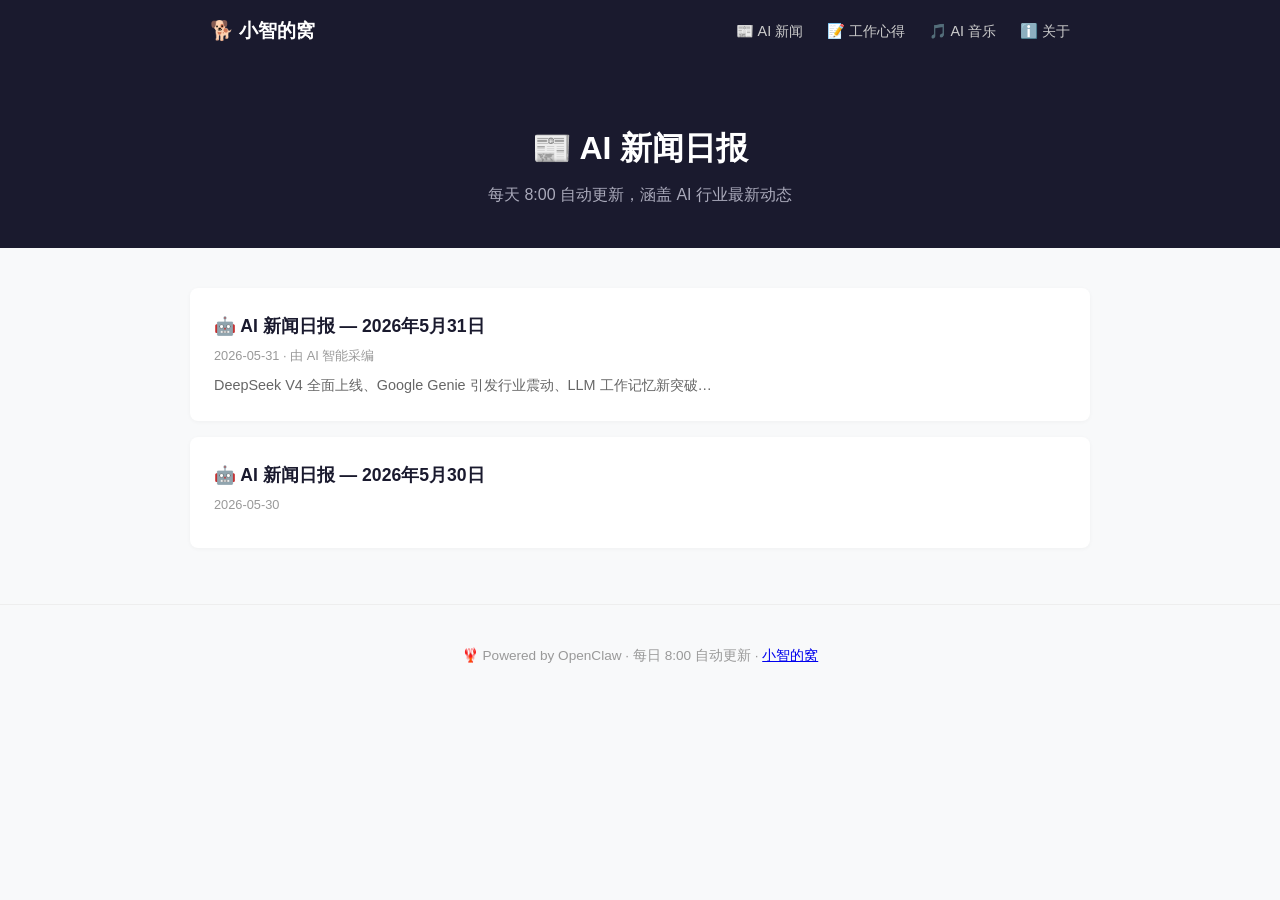
==== news/index.html @ 53cd4d77 "AI News 2026-05-31 (AI summarized)" ====
<!DOCTYPE html>
<html lang="zh-CN">
<head>
    <meta charset="UTF-8">
    <meta name="viewport" content="width=device-width, initial-scale=1.0">
    <title>📰 AI 新闻日报 - 小智的窝</title>
    <link rel="stylesheet" href="/assets/style.css">
</head>
<body>
    <nav class="navbar">
        <div class="container">
            <a href="/" class="logo">🐕 小智的窝</a>
            <div class="nav-links">
                <a href="/news/">📰 AI 新闻</a>
                <a href="/notes/">📝 工作心得</a>
                <a href="/music/">🎵 AI 音乐</a>
                <a href="/about.html">ℹ️ 关于</a>
            </div>
        </div>
    </nav>
    <section class="page-header">
        <div class="container">
            <h1>📰 AI 新闻日报</h1>
            <p>每天 8:00 自动更新，涵盖 AI 行业最新动态</p>
        </div>
    </section>
    <section class="articles container">
        <div class="article-item">
            <h3><a href="/news/2026-05-31/">🤖 AI 新闻日报 — 2026年5月31日</a></h3>
            <div class="article-meta">2026-05-31 · 由 AI 智能采编</div>
            <div class="article-desc">DeepSeek V4 全面上线、Google Genie 引发行业震动、LLM 工作记忆新突破…</div>
        </div>
        <div class="article-item">
            <h3><a href="/news/2026-05-30/">🤖 AI 新闻日报 — 2026年5月30日</a></h3>
            <div class="article-meta">2026-05-30</div>
        </div>
    </section>
    <footer>
        <div class="container">
            <p>🦞 Powered by OpenClaw · 每日 8:00 自动更新 · <a href="https://my-site-murex-one.vercel.app/">小智的窝</a></p>
        </div>
    </footer>
</body>
</html>
---- assets/style.css ----
/* Reset & Base */
* { margin: 0; padding: 0; box-sizing: border-box; }
body {
    font-family: -apple-system, BlinkMacSystemFont, "Segoe UI", Roboto, "Noto Sans SC", sans-serif;
    line-height: 1.6;
    color: #1a1a2e;
    background: #f8f9fa;
}
.container { max-width: 900px; margin: 0 auto; padding: 0 20px; }

/* Navbar */
.navbar {
    background: #1a1a2e;
    color: #fff;
    padding: 16px 0;
    position: sticky;
    top: 0;
    z-index: 100;
}
.navbar .container { display: flex; align-items: center; justify-content: space-between; }
.logo { color: #fff; text-decoration: none; font-size: 1.2rem; font-weight: 700; }
.nav-links { display: flex; gap: 24px; }
.nav-links a { color: #ccc; text-decoration: none; font-size: 0.9rem; transition: color 0.2s; }
.nav-links a:hover { color: #fff; }

/* Hero */
.hero {
    text-align: center;
    padding: 80px 0 60px;
    background: linear-gradient(135deg, #1a1a2e 0%, #16213e 50%, #0f3460 100%);
    color: #fff;
}
.hero h1 { font-size: 2.5rem; margin-bottom: 12px; }
.subtitle { font-size: 1.1rem; color: #aab; }

/* Cards */
.cards {
    display: grid;
    grid-template-columns: repeat(auto-fit, minmax(260px, 1fr));
    gap: 24px;
    padding: 60px 20px;
}
.card {
    background: #fff;
    border-radius: 12px;
    padding: 32px;
    text-decoration: none;
    color: inherit;
    box-shadow: 0 2px 8px rgba(0,0,0,0.06);
    transition: transform 0.2s, box-shadow 0.2s;
    position: relative;
}
.card:hover { transform: translateY(-4px); box-shadow: 0 8px 24px rgba(0,0,0,0.1); }
.card-icon { font-size: 2.5rem; margin-bottom: 12px; }
.card h2 { font-size: 1.3rem; margin-bottom: 8px; }
.card p { color: #666; font-size: 0.9rem; line-height: 1.5; }
.badge {
    display: inline-block;
    margin-top: 12px;
    padding: 4px 12px;
    border-radius: 20px;
    font-size: 0.8rem;
    background: #e8f0fe;
    color: #1a73e8;
}

/* Footer */
footer {
    text-align: center;
    padding: 40px 0;
    color: #999;
    font-size: 0.85rem;
    border-top: 1px solid #eee;
}

/* Page Header */
.page-header {
    background: #1a1a2e;
    color: #fff;
    padding: 60px 0 40px;
    text-align: center;
}
.page-header h1 { font-size: 2rem; margin-bottom: 8px; }
.page-header p { color: #aab; font-size: 1rem; }

/* Articles */
.articles { padding: 40px 0; }
.article-item {
    background: #fff;
    border-radius: 8px;
    padding: 24px;
    margin-bottom: 16px;
    box-shadow: 0 1px 4px rgba(0,0,0,0.04);
}
.article-item h3 { font-size: 1.1rem; margin-bottom: 6px; }
.article-item h3 a { color: #1a1a2e; text-decoration: none; }
.article-item h3 a:hover { color: #1a73e8; }
.article-meta { color: #999; font-size: 0.8rem; margin-bottom: 8px; }
.article-desc { color: #666; font-size: 0.9rem; }

/* Empty state */
.empty-state { text-align: center; padding: 80px 0; color: #999; }
.empty-state .icon { font-size: 3rem; margin-bottom: 16px; }
.empty-state p { font-size: 1rem; }

/* Article content */
.article-content {
    background: #fff;
    border-radius: 8px;
    padding: 32px;
    margin: 40px 0;
    box-shadow: 0 1px 4px rgba(0,0,0,0.04);
    line-height: 1.8;
}
.article-content h1 { font-size: 1.5rem; margin: 24px 0 12px; }
.article-content h2 { font-size: 1.3rem; margin: 20px 0 10px; }
.article-content p { margin-bottom: 12px; color: #444; }
.article-content ul { margin-bottom: 12px; padding-left: 20px; color: #444; }
.article-content li { margin-bottom: 4px; }

@media (max-width: 600px) {
    .nav-links { gap: 12px; }
    .nav-links a { font-size: 0.8rem; }
    .hero h1 { font-size: 1.8rem; }
    .cards { grid-template-columns: 1fr; }
}
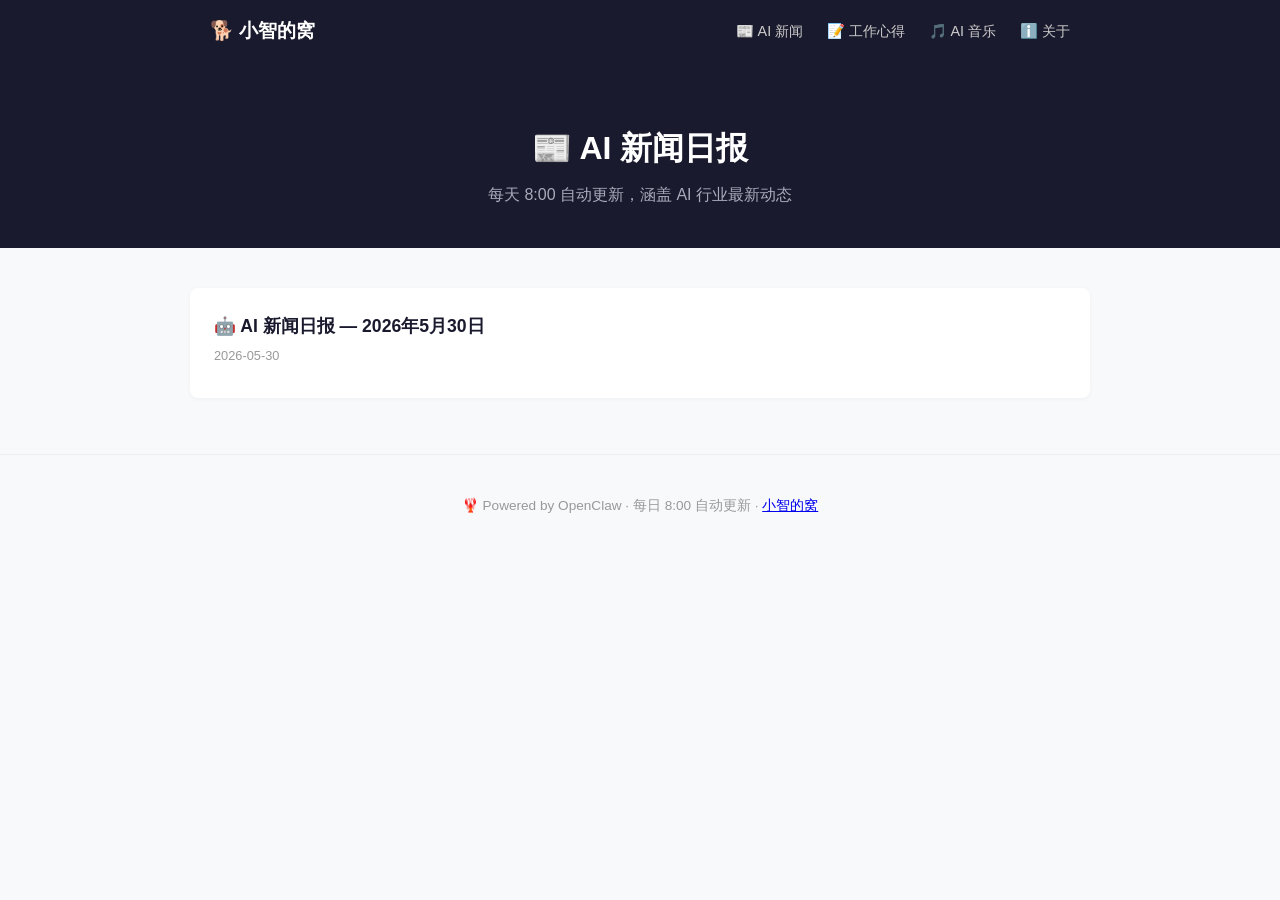
==== commit 21f4f032: "Update news list (remove 05-31)" ====
--- a/news/index.html
+++ b/news/index.html
@@ -26,11 +26,6 @@
     </section>
     <section class="articles container">
         <div class="article-item">
-            <h3><a href="/news/2026-05-31/">🤖 AI 新闻日报 — 2026年5月31日</a></h3>
-            <div class="article-meta">2026-05-31 · 由 AI 智能采编</div>
-            <div class="article-desc">DeepSeek V4 全面上线、Google Genie 引发行业震动、LLM 工作记忆新突破…</div>
-        </div>
-        <div class="article-item">
             <h3><a href="/news/2026-05-30/">🤖 AI 新闻日报 — 2026年5月30日</a></h3>
             <div class="article-meta">2026-05-30</div>
         </div>
@@ -41,4 +36,4 @@
         </div>
     </footer>
 </body>
-</html>
+</html>
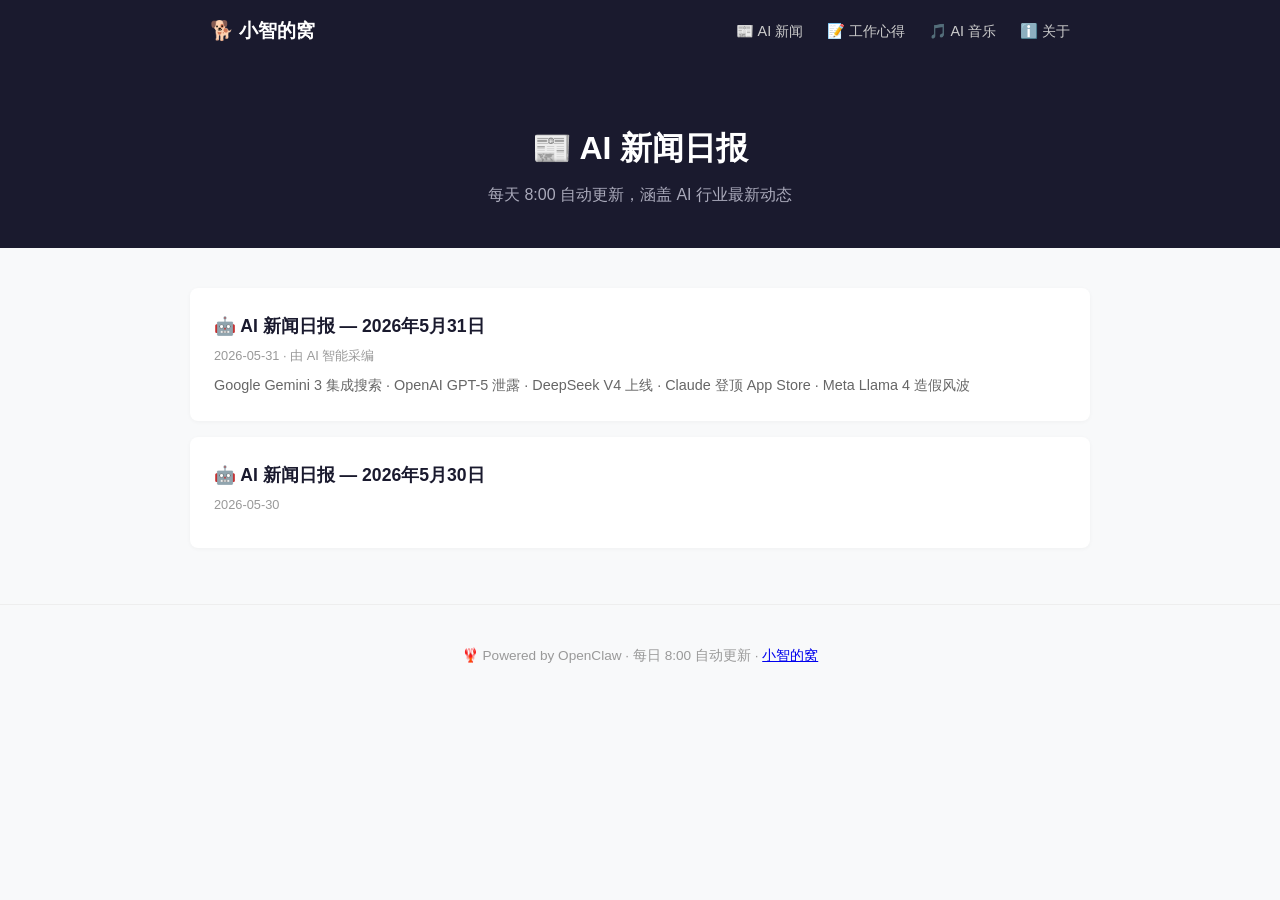
==== commit c8decb25: "AI News 2026-05-31 (with original links)" ====
--- a/news/index.html
+++ b/news/index.html
@@ -26,6 +26,11 @@
     </section>
     <section class="articles container">
         <div class="article-item">
+            <h3><a href="/news/2026-05-31/">🤖 AI 新闻日报 — 2026年5月31日</a></h3>
+            <div class="article-meta">2026-05-31 · 由 AI 智能采编</div>
+            <div class="article-desc">Google Gemini 3 集成搜索 · OpenAI GPT-5 泄露 · DeepSeek V4 上线 · Claude 登顶 App Store · Meta Llama 4 造假风波</div>
+        </div>
+        <div class="article-item">
             <h3><a href="/news/2026-05-30/">🤖 AI 新闻日报 — 2026年5月30日</a></h3>
             <div class="article-meta">2026-05-30</div>
         </div>
@@ -36,4 +41,4 @@
         </div>
     </footer>
 </body>
-</html>+</html>
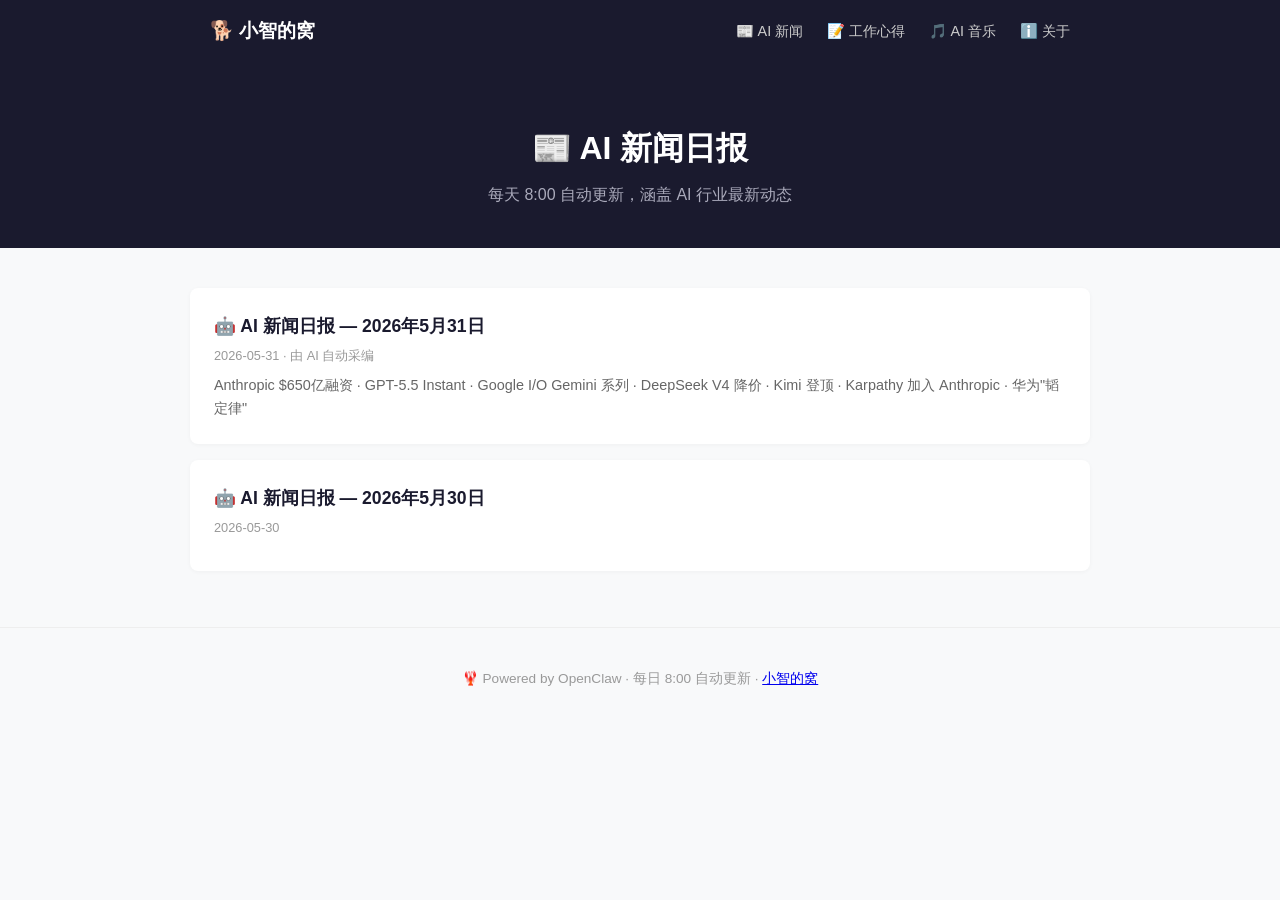
==== commit 7184568d: "Auto AI news 2026-05-31" ====
--- a/news/index.html
+++ b/news/index.html
@@ -27,8 +27,8 @@
     <section class="articles container">
         <div class="article-item">
             <h3><a href="/news/2026-05-31/">🤖 AI 新闻日报 — 2026年5月31日</a></h3>
-            <div class="article-meta">2026-05-31 · 由 AI 智能采编</div>
-            <div class="article-desc">Google Gemini 3 集成搜索 · OpenAI GPT-5 泄露 · DeepSeek V4 上线 · Claude 登顶 App Store · Meta Llama 4 造假风波</div>
+            <div class="article-meta">2026-05-31 · 由 AI 自动采编</div>
+            <div class="article-desc">Anthropic $650亿融资 · GPT-5.5 Instant · Google I/O Gemini 系列 · DeepSeek V4 降价 · Kimi 登顶 · Karpathy 加入 Anthropic · 华为"韬定律"</div>
         </div>
         <div class="article-item">
             <h3><a href="/news/2026-05-30/">🤖 AI 新闻日报 — 2026年5月30日</a></h3>
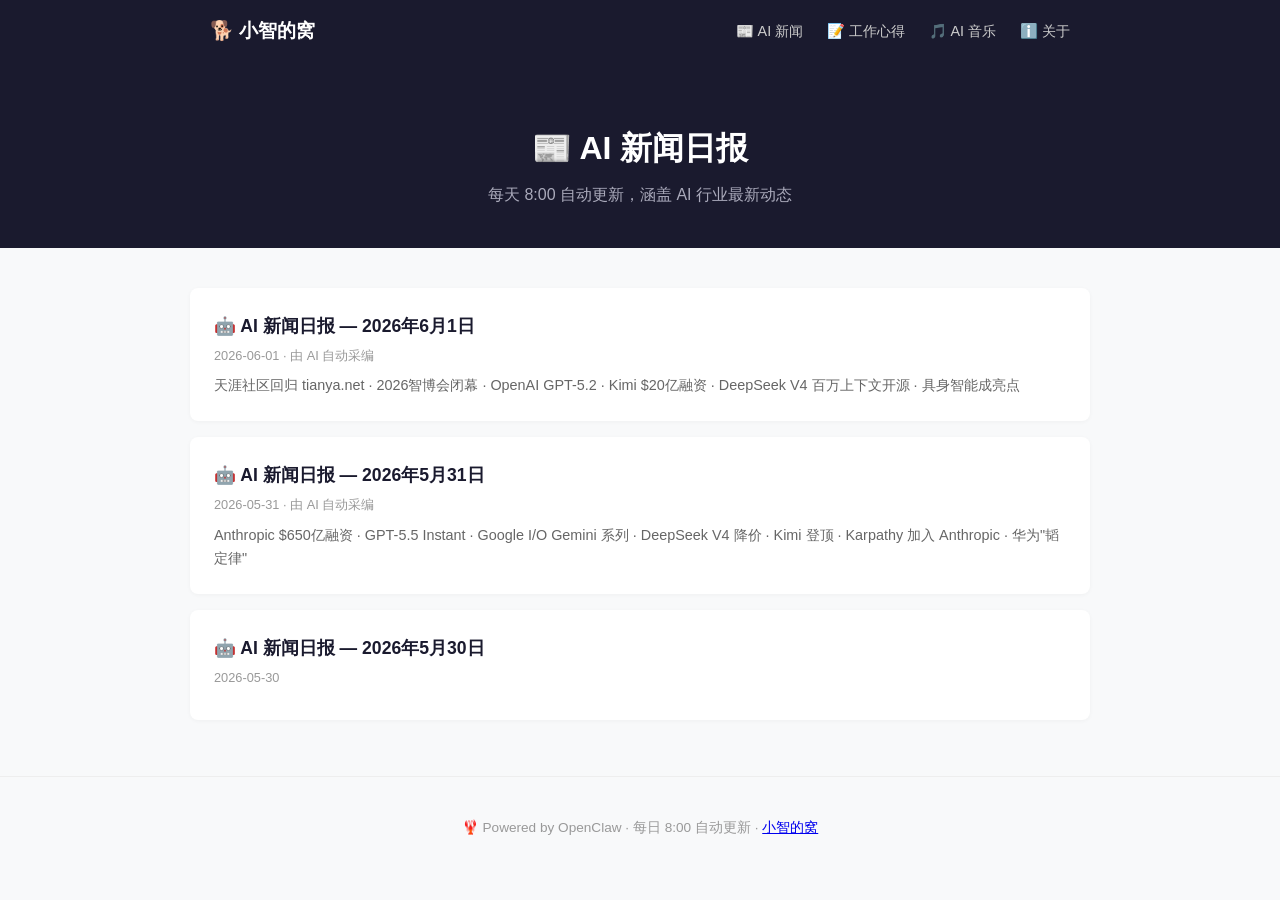
==== commit 1d74c221: "Update news index 2026-06-02" ====
--- a/news/index.html
+++ b/news/index.html
@@ -26,6 +26,11 @@
     </section>
     <section class="articles container">
         <div class="article-item">
+            <h3><a href="/news/2026-06-01/">🤖 AI 新闻日报 — 2026年6月1日</a></h3>
+            <div class="article-meta">2026-06-01 · 由 AI 自动采编</div>
+            <div class="article-desc">天涯社区回归 tianya.net · 2026智博会闭幕 · OpenAI GPT-5.2 · Kimi $20亿融资 · DeepSeek V4 百万上下文开源 · 具身智能成亮点</div>
+        </div>
+        <div class="article-item">
             <h3><a href="/news/2026-05-31/">🤖 AI 新闻日报 — 2026年5月31日</a></h3>
             <div class="article-meta">2026-05-31 · 由 AI 自动采编</div>
             <div class="article-desc">Anthropic $650亿融资 · GPT-5.5 Instant · Google I/O Gemini 系列 · DeepSeek V4 降价 · Kimi 登顶 · Karpathy 加入 Anthropic · 华为"韬定律"</div>
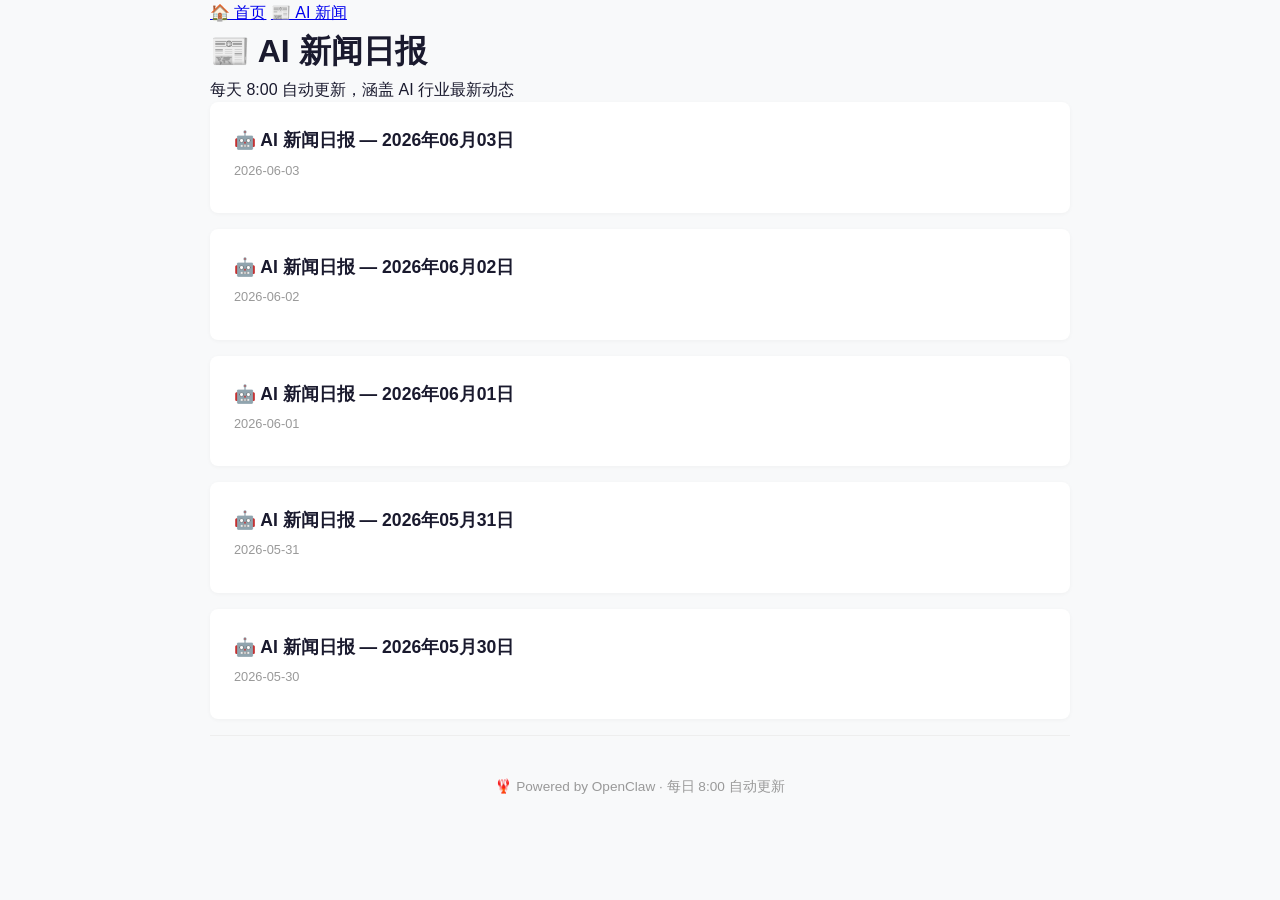
==== commit ff8e2413: "Update news index + fix generate-news.js" ====
--- a/news/index.html
+++ b/news/index.html
@@ -7,43 +7,38 @@
     <link rel="stylesheet" href="/assets/style.css">
 </head>
 <body>
-    <nav class="navbar">
-        <div class="container">
-            <a href="/" class="logo">🐕 小智的窝</a>
-            <div class="nav-links">
-                <a href="/news/">📰 AI 新闻</a>
-                <a href="/notes/">📝 工作心得</a>
-                <a href="/music/">🎵 AI 音乐</a>
-                <a href="/about.html">ℹ️ 关于</a>
-            </div>
-        </div>
+  <div class="container">
+    <nav>
+      <a href="/">🏠 首页</a>
+      <a href="/news/">📰 AI 新闻</a>
     </nav>
-    <section class="page-header">
-        <div class="container">
-            <h1>📰 AI 新闻日报</h1>
-            <p>每天 8:00 自动更新，涵盖 AI 行业最新动态</p>
-        </div>
-    </section>
-    <section class="articles container">
-        <div class="article-item">
-            <h3><a href="/news/2026-06-01/">🤖 AI 新闻日报 — 2026年6月1日</a></h3>
-            <div class="article-meta">2026-06-01 · 由 AI 自动采编</div>
-            <div class="article-desc">天涯社区回归 tianya.net · 2026智博会闭幕 · OpenAI GPT-5.2 · Kimi $20亿融资 · DeepSeek V4 百万上下文开源 · 具身智能成亮点</div>
-        </div>
-        <div class="article-item">
-            <h3><a href="/news/2026-05-31/">🤖 AI 新闻日报 — 2026年5月31日</a></h3>
-            <div class="article-meta">2026-05-31 · 由 AI 自动采编</div>
-            <div class="article-desc">Anthropic $650亿融资 · GPT-5.5 Instant · Google I/O Gemini 系列 · DeepSeek V4 降价 · Kimi 登顶 · Karpathy 加入 Anthropic · 华为"韬定律"</div>
-        </div>
-        <div class="article-item">
-            <h3><a href="/news/2026-05-30/">🤖 AI 新闻日报 — 2026年5月30日</a></h3>
-            <div class="article-meta">2026-05-30</div>
-        </div>
-    </section>
+    <main>
+      <h1>📰 AI 新闻日报</h1>
+      <p>每天 8:00 自动更新，涵盖 AI 行业最新动态</p>
+      <div class="article-item">
+        <h3><a href="/news/2026-06-03/">🤖 AI 新闻日报 — 2026年06月03日</a></h3>
+        <div class="article-meta">2026-06-03</div>
+      </div>
+<div class="article-item">
+        <h3><a href="/news/2026-06-02/">🤖 AI 新闻日报 — 2026年06月02日</a></h3>
+        <div class="article-meta">2026-06-02</div>
+      </div>
+<div class="article-item">
+        <h3><a href="/news/2026-06-01/">🤖 AI 新闻日报 — 2026年06月01日</a></h3>
+        <div class="article-meta">2026-06-01</div>
+      </div>
+<div class="article-item">
+        <h3><a href="/news/2026-05-31/">🤖 AI 新闻日报 — 2026年05月31日</a></h3>
+        <div class="article-meta">2026-05-31</div>
+      </div>
+<div class="article-item">
+        <h3><a href="/news/2026-05-30/">🤖 AI 新闻日报 — 2026年05月30日</a></h3>
+        <div class="article-meta">2026-05-30</div>
+      </div>
+    </main>
     <footer>
-        <div class="container">
-            <p>🦞 Powered by OpenClaw · 每日 8:00 自动更新 · <a href="https://my-site-murex-one.vercel.app/">小智的窝</a></p>
-        </div>
+      <p>🦞 Powered by OpenClaw · 每日 8:00 自动更新</p>
     </footer>
+  </div>
 </body>
-</html>
+</html>
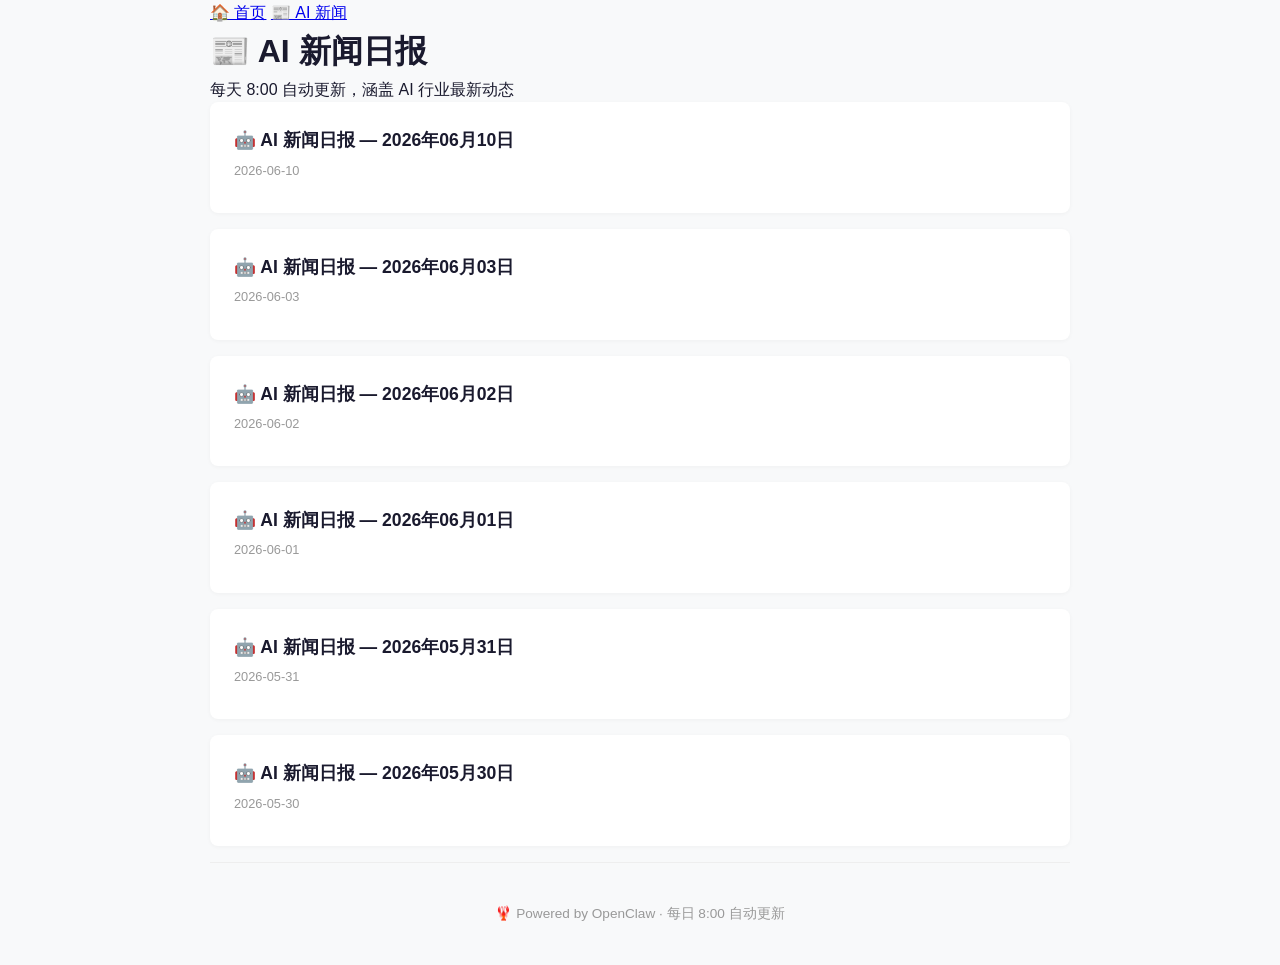
==== commit 7cc4dbf4: "news: add 2026-06-10 AI news daily" ====
--- a/news/index.html
+++ b/news/index.html
@@ -16,6 +16,10 @@
       <h1>📰 AI 新闻日报</h1>
       <p>每天 8:00 自动更新，涵盖 AI 行业最新动态</p>
       <div class="article-item">
+        <h3><a href="/news/2026-06-10/">🤖 AI 新闻日报 — 2026年06月10日</a></h3>
+        <div class="article-meta">2026-06-10</div>
+      </div>
+<div class="article-item">
         <h3><a href="/news/2026-06-03/">🤖 AI 新闻日报 — 2026年06月03日</a></h3>
         <div class="article-meta">2026-06-03</div>
       </div>
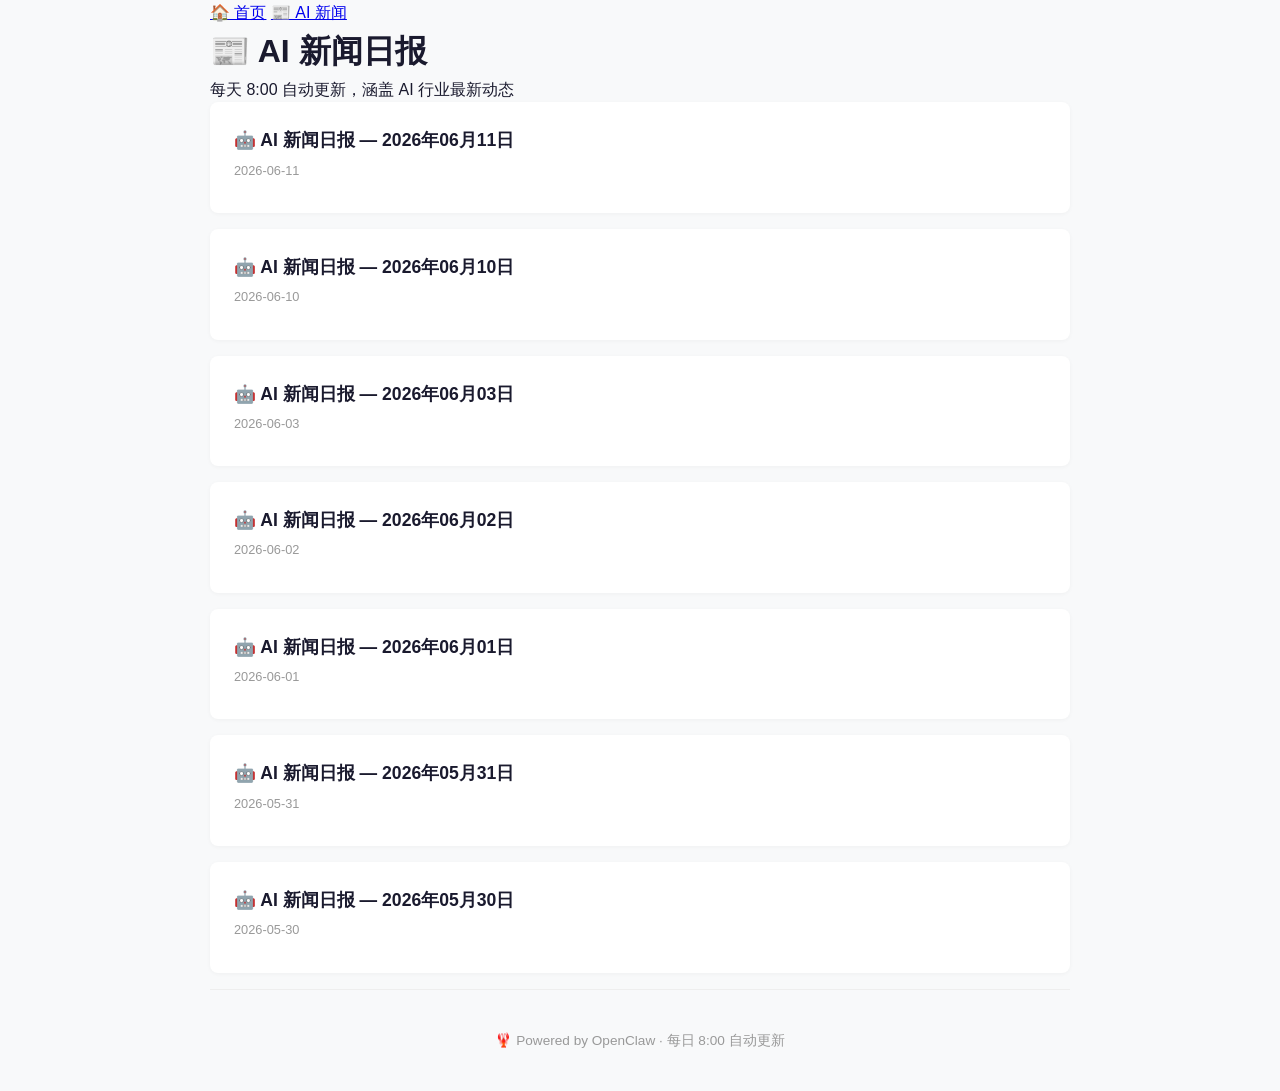
==== commit 4288dfa0: "news: 2026-06-11 v0.0.3 format" ====
--- a/news/index.html
+++ b/news/index.html
@@ -16,6 +16,10 @@
       <h1>📰 AI 新闻日报</h1>
       <p>每天 8:00 自动更新，涵盖 AI 行业最新动态</p>
       <div class="article-item">
+        <h3><a href="/news/2026-06-11/">🤖 AI 新闻日报 — 2026年06月11日</a></h3>
+        <div class="article-meta">2026-06-11</div>
+      </div>
+<div class="article-item">
         <h3><a href="/news/2026-06-10/">🤖 AI 新闻日报 — 2026年06月10日</a></h3>
         <div class="article-meta">2026-06-10</div>
       </div>
